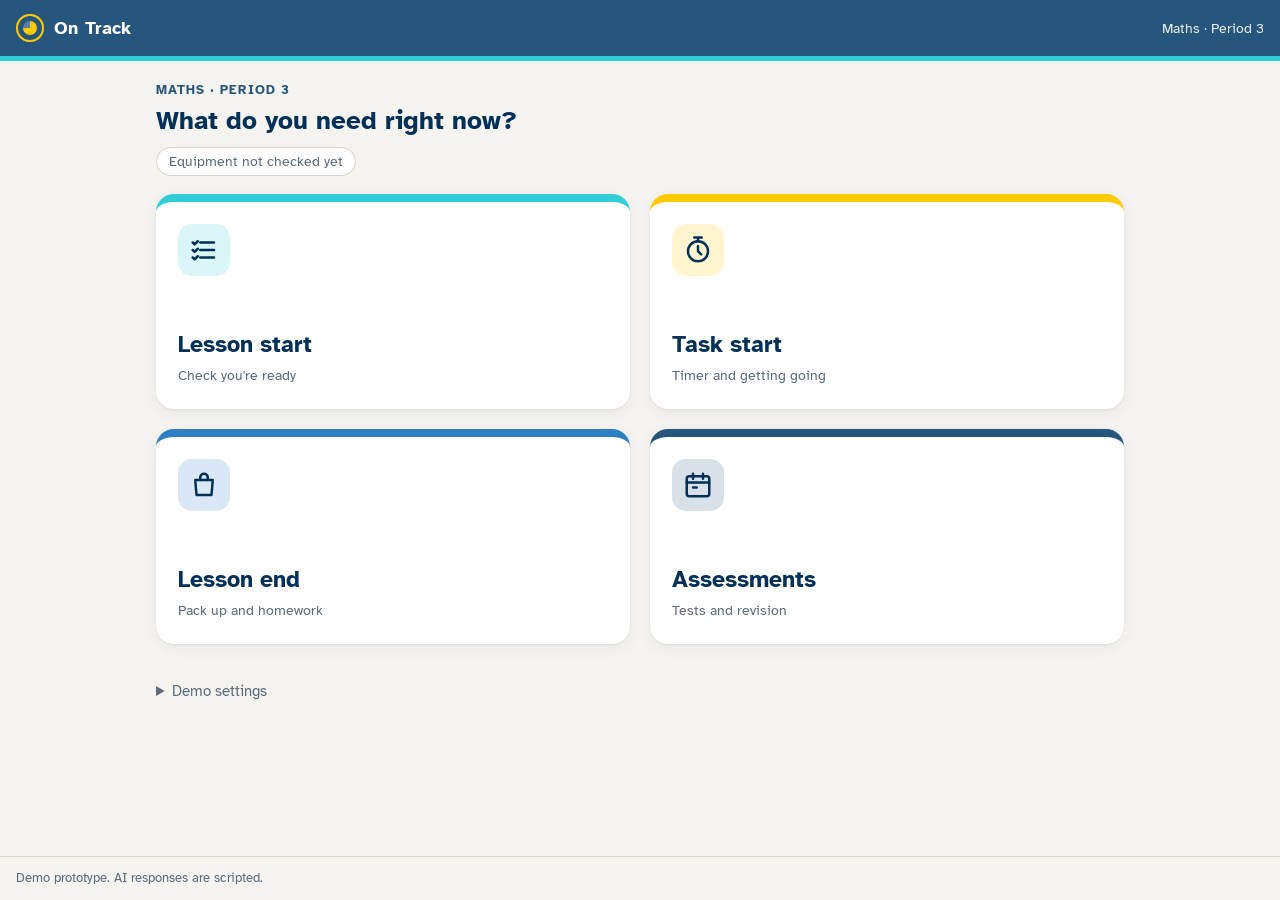
==== app/index.html @ 030838c4 "Presenter page: app on a landscape iPad with demo notes alongside Move the app to app/. The root pag" ====
<!doctype html>
<html lang="en">
<head>
  <meta charset="utf-8">
  <meta name="viewport" content="width=device-width, initial-scale=1, viewport-fit=cover">
  <title>On Track</title>
  <meta name="description" content="A classroom companion that helps students get started, stay on task and pack up. Demo prototype.">
  <meta name="theme-color" content="#26567D">
  <meta name="apple-mobile-web-app-capable" content="yes">
  <meta name="mobile-web-app-capable" content="yes">
  <meta name="apple-mobile-web-app-title" content="On Track">
  <link rel="manifest" href="manifest.json">
  <link rel="icon" href="assets/icon.svg" type="image/svg+xml">
  <link rel="apple-touch-icon" href="assets/icon-192.png">
  <link rel="preconnect" href="https://fonts.googleapis.com">
  <link rel="preconnect" href="https://fonts.gstatic.com" crossorigin>
  <link href="https://fonts.googleapis.com/css2?family=Atkinson+Hyperlegible:wght@400;700&display=swap" rel="stylesheet">
  <link rel="stylesheet" href="style.css">
</head>
<body>
  <header class="topbar">
    <button class="brand" data-home aria-label="On Track home">
      <span class="brand-mark" aria-hidden="true"></span>
      <span class="brand-name">On Track</span>
    </button>
    <div class="topbar-right">
      <button class="timer-chip" id="timerChip" hidden aria-label="Task timer, open task">
        <span class="timer-chip-dot" aria-hidden="true"></span><span data-timer-text>0:00</span>
      </button>
      <span class="lesson-label" id="lessonLabel">Maths</span>
    </div>
  </header>

  <main id="view" class="view" tabindex="-1" aria-live="polite"></main>

  <div class="checkin" id="checkin" hidden role="alertdialog" aria-modal="true" aria-labelledby="checkinTitle">
    <div class="checkin-card">
      <p class="kicker" id="checkinKicker">Check-in</p>
      <h2 id="checkinTitle">Still on task?</h2>
      <p id="checkinBody"></p>
      <div class="checkin-bar"><span id="checkinBar"></span></div>
      <div class="btn-row" id="checkinBtns"></div>
    </div>
  </div>

  <footer class="foot">
    <span>Demo prototype. AI responses are scripted.</span>
    <span id="wakeStatus"></span>
  </footer>

  <script src="app.js"></script>
</body>
</html>
---- app/style.css ----
/* Palette: NAE teal is the brand accent; blue + yellow carry the UI. */
:root {
  --teal: #30CDD7;
  --teal-light: #9BD3DD;
  --stone: #D7D2CB;
  --taupe: #A59C94;
  --navy: #003057;
  --blue: #26567D;
  --bright-blue: #2C7FC3;
  --yellow: #FFCB00;
  --orange: #FF6A2E;
  --purple: #702082;
  --red: #E0004D;
  --green: #479613;

  --bg: #F5F3F0;
  --surface: #FFFFFF;
  --text: var(--navy);
  --muted: #5B6B7A;
  --line: var(--stone);
  --radius: 18px;
  --shadow: 0 1px 2px rgba(0, 48, 87, .08), 0 4px 16px rgba(0, 48, 87, .06);
  --font: "Atkinson Hyperlegible", system-ui, -apple-system, "Segoe UI", sans-serif;
}

* { box-sizing: border-box; }
html, body { margin: 0; }
body {
  font-family: var(--font);
  background: var(--bg);
  color: var(--text);
  font-size: 18px;
  line-height: 1.45;
  min-height: 100dvh;
  display: flex;
  flex-direction: column;
  -webkit-tap-highlight-color: transparent;
}
button, input, select { font: inherit; color: inherit; }
button { cursor: pointer; }
img { max-width: 100%; display: block; }
[hidden] { display: none !important; }

/* ---------- Top bar ---------- */
.topbar {
  position: sticky; top: 0; z-index: 10;
  display: flex; align-items: center; justify-content: space-between; gap: 12px;
  padding: calc(10px + env(safe-area-inset-top)) 16px 10px;
  background: var(--blue);
  color: #fff;
  border-bottom: 5px solid var(--teal);
}
.brand {
  display: flex; align-items: center; gap: 10px;
  background: none; border: 0; padding: 4px 0; color: #fff;
}
.brand-mark {
  width: 28px; height: 28px; border-radius: 50%;
  background: conic-gradient(var(--yellow) 0 270deg, rgba(255,255,255,.25) 270deg 360deg);
  box-shadow: inset 0 0 0 7px var(--blue);
  outline: 2px solid var(--yellow); outline-offset: -2px;
}
.brand-name { font-weight: 700; font-size: 1.15rem; letter-spacing: .01em; }
.topbar-right { display: flex; align-items: center; gap: 10px; min-width: 0; }
.lesson-label {
  font-size: .9rem; opacity: .9;
  white-space: nowrap; overflow: hidden; text-overflow: ellipsis;
}
.timer-chip {
  display: inline-flex; align-items: center; gap: 8px;
  background: var(--yellow); color: var(--navy);
  border: 0; border-radius: 999px; padding: 6px 12px;
  font-weight: 700; font-variant-numeric: tabular-nums;
}
.timer-chip-dot { width: 8px; height: 8px; border-radius: 50%; background: var(--navy); animation: blink 1s steps(2) infinite; }
@keyframes blink { 50% { opacity: .2; } }

/* ---------- Layout ---------- */
.view {
  flex: 1;
  width: 100%;
  max-width: 760px;
  margin: 0 auto;
  padding: 20px 16px 32px;
  outline: none;
}
.foot {
  display: flex; flex-wrap: wrap; justify-content: space-between; gap: 4px 16px;
  padding: 12px 16px calc(12px + env(safe-area-inset-bottom));
  font-size: .8rem; color: var(--muted);
  border-top: 1px solid var(--line);
}

h1, h2, h3 { line-height: 1.2; margin: 0 0 .4em; }
h1 { font-size: 1.6rem; }
h2 { font-size: 1.75rem; }
h3 { font-size: 1.15rem; }
p { margin: 0 0 1em; }
.kicker {
  font-size: .8rem; font-weight: 700; letter-spacing: .08em; text-transform: uppercase;
  color: var(--blue); margin: 0 0 .5em;
}
.muted { color: var(--muted); }
.small { font-size: .9rem; }

/* ---------- Home ---------- */
.home-head { margin-bottom: 18px; }
.home-head h1 { margin-bottom: 4px; }
.status-row { display: flex; flex-wrap: wrap; gap: 8px; margin-top: 10px; }
.pill {
  display: inline-flex; align-items: center; gap: 6px;
  padding: 4px 12px; border-radius: 999px;
  background: var(--surface); border: 1px solid var(--line);
  font-size: .85rem; color: var(--muted);
}
.pill.ok { border-color: var(--green); color: var(--green); }
.pill.warn { border-color: var(--orange); color: #B4400F; }

.tiles { display: grid; grid-template-columns: 1fr 1fr; gap: 14px; }
.tile {
  position: relative;
  display: flex; flex-direction: column; align-items: flex-start; justify-content: space-between;
  min-height: 170px; padding: 18px;
  background: var(--surface); border: 0; border-radius: var(--radius);
  box-shadow: var(--shadow); text-align: left;
  border-top: 8px solid var(--c);
  transition: transform .08s ease;
}
.tile:active { transform: scale(.98); }
.tile-icon {
  width: 52px; height: 52px; border-radius: 14px;
  display: grid; place-items: center;
  background: color-mix(in srgb, var(--c) 18%, white);
  color: var(--navy);
}
.tile-icon svg { width: 30px; height: 30px; }
.tile-title { font-size: 1.3rem; font-weight: 700; margin-top: 14px; }
.tile-sub { font-size: .9rem; color: var(--muted); }
.tile[data-c="teal"] { --c: var(--teal); }
.tile[data-c="yellow"] { --c: var(--yellow); }
.tile[data-c="blue"] { --c: var(--bright-blue); }
.tile[data-c="navy"] { --c: var(--blue); }

.settings { margin-top: 28px; }
.settings summary { cursor: pointer; color: var(--muted); font-size: .95rem; padding: 8px 0; }
.settings-body {
  display: grid; gap: 14px; padding: 16px;
  background: var(--surface); border-radius: var(--radius); box-shadow: var(--shadow);
}
.settings label { display: grid; gap: 6px; font-size: .95rem; }
.settings select, .field input, .field textarea {
  padding: 12px; border: 2px solid var(--line); border-radius: 12px; background: #fff;
}

/* ---------- Flow card ---------- */
.card {
  background: var(--surface); border-radius: var(--radius); box-shadow: var(--shadow);
  padding: 22px 20px;
  animation: rise .18s ease;
}
@keyframes rise { from { opacity: 0; transform: translateY(6px); } }
.card-top { display: flex; align-items: center; justify-content: space-between; gap: 12px; margin-bottom: 14px; }
.back {
  background: none; border: 0; padding: 6px 0; color: var(--blue); font-weight: 700;
}
.steps { display: flex; gap: 6px; }
.steps span { width: 26px; height: 6px; border-radius: 3px; background: var(--line); }
.steps span.on { background: var(--teal); }
.card-body { font-size: 1.1rem; }
.card-img {
  margin: 4px 0 16px; border-radius: 12px; overflow: hidden;
  border: 2px solid var(--line); background: #fff;
}
.card-img.focus { border-color: var(--yellow); box-shadow: 0 0 0 4px color-mix(in srgb, var(--yellow) 35%, transparent); }
.card-img img { width: 100%; max-height: 420px; object-fit: contain; }
.thumb { width: 120px; border-radius: 10px; border: 2px solid var(--line); margin-bottom: 14px; }
.note {
  border-left: 4px solid var(--teal); background: color-mix(in srgb, var(--teal) 10%, white);
  padding: 10px 14px; border-radius: 0 10px 10px 0; font-size: .95rem; margin: 0 0 16px;
}
.note.warn { border-color: var(--orange); background: color-mix(in srgb, var(--orange) 10%, white); }

/* ---------- Buttons ---------- */
.btn-row { display: grid; gap: 12px; margin-top: 18px; }
.btn-row.two { grid-template-columns: 1fr 1fr; }
.btn {
  min-height: 64px; padding: 14px 18px;
  border-radius: 14px; border: 2px solid transparent;
  font-size: 1.2rem; font-weight: 700;
  display: inline-flex; align-items: center; justify-content: center; gap: 10px;
  transition: transform .08s ease, filter .1s;
}
.btn:active { transform: scale(.98); }
.btn:disabled { opacity: .4; cursor: default; }
.btn.primary { background: var(--blue); color: #fff; }
.btn.yes { background: var(--green); color: #fff; }
.btn.no { background: #fff; color: var(--navy); border-color: var(--navy); }
.btn.ghost { background: transparent; color: var(--blue); border-color: var(--line); font-weight: 400; font-size: 1.05rem; min-height: 54px; }
.btn.accent { background: var(--yellow); color: var(--navy); }
.btn.alert { background: var(--orange); color: #fff; }
.btn input[type=file] { display: none; }
button:focus-visible, .btn:focus-within, a:focus-visible, input:focus-visible, select:focus-visible, textarea:focus-visible {
  outline: 3px solid var(--bright-blue); outline-offset: 2px;
}

.chips { display: flex; flex-wrap: wrap; gap: 10px; }
.chip {
  min-height: 52px; padding: 10px 18px; border-radius: 999px;
  border: 2px solid var(--line); background: #fff; font-weight: 700;
}
.chip.on { border-color: var(--blue); background: var(--blue); color: #fff; }

/* ---------- Support ladder ---------- */
.ladder { display: grid; grid-template-columns: repeat(3, 1fr); gap: 6px; margin-bottom: 18px; }
.rung {
  text-align: center; padding: 8px 4px; border-radius: 10px; font-size: .85rem; font-weight: 700;
  background: var(--bg); color: var(--taupe);
}
.rung.done { color: var(--muted); text-decoration: line-through; }
.rung.on { background: var(--yellow); color: var(--navy); }

/* ---------- Timer ---------- */
.timer-set { text-align: center; }
.big-time {
  font-size: clamp(4rem, 18vw, 7rem); font-weight: 700; line-height: 1;
  font-variant-numeric: tabular-nums; margin: 10px 0 18px;
}
.add-btns { display: grid; grid-template-columns: repeat(4, 1fr); gap: 10px; }
.add-btns .btn { font-size: 1.3rem; }

.ring-wrap { display: grid; place-items: center; margin: 4px 0 18px; position: relative; }
.ring { width: min(260px, 70vw); height: auto; transform: rotate(-90deg); }
.ring circle { fill: none; stroke-width: 16; }
.ring .track { stroke: var(--bg); }
.ring .bar { stroke: var(--teal); stroke-linecap: round; transition: stroke-dashoffset .3s linear, stroke .3s; }
.ring .tick { stroke: var(--navy); stroke-width: 20; stroke-dasharray: 2 563.5; opacity: .35; }
.ring-label {
  position: absolute; inset: 0; display: grid; place-content: center; text-align: center;
}
.ring-label strong { font-size: clamp(2.6rem, 12vw, 3.6rem); font-variant-numeric: tabular-nums; line-height: 1; }
.ring-label span { font-size: .9rem; color: var(--muted); }
.ring-wrap.compact .ring { width: min(170px, 46vw); }
.ring-wrap.compact .ring-label strong { font-size: 2.2rem; }

/* ---------- Checklist ---------- */
.checklist { display: grid; gap: 10px; margin: 6px 0 4px; padding: 0; list-style: none; }
.check {
  width: 100%; display: flex; align-items: center; gap: 14px;
  padding: 14px 16px; min-height: 64px;
  border: 2px solid var(--line); border-radius: 14px; background: #fff; text-align: left; font-size: 1.1rem;
}
.check .box {
  flex: none; width: 30px; height: 30px; border-radius: 8px; border: 2px solid var(--taupe);
  display: grid; place-items: center; color: #fff;
}
.check.on { border-color: var(--green); background: color-mix(in srgb, var(--green) 8%, white); }
.check.on .box { background: var(--green); border-color: var(--green); }
.check.borrowed:not(.on) { border-color: var(--orange); }
.check small { display: block; color: var(--muted); font-size: .85rem; }

/* ---------- Assessments ---------- */
.list { display: grid; gap: 12px; margin: 0 0 16px; padding: 0; list-style: none; }
.item {
  width: 100%; display: flex; align-items: center; justify-content: space-between; gap: 12px;
  padding: 16px; border-radius: 14px; border: 2px solid var(--line); background: #fff; text-align: left;
}
.item h3 { margin: 0 0 2px; }
.item .due { flex: none; text-align: right; font-weight: 700; color: var(--blue); }
.tag {
  display: inline-block; font-size: .75rem; font-weight: 700; text-transform: uppercase; letter-spacing: .06em;
  padding: 2px 8px; border-radius: 6px; background: var(--teal-light); color: var(--navy); margin-bottom: 4px;
}
.tag.hw { background: color-mix(in srgb, var(--yellow) 45%, white); }
.strategy {
  display: flex; gap: 14px; align-items: flex-start;
  background: color-mix(in srgb, var(--yellow) 22%, white); border-radius: 14px; padding: 16px; margin: 6px 0 18px;
}
.strategy-icon { font-size: 1.8rem; line-height: 1; }
.plan { list-style: none; padding: 0; margin: 0; display: grid; gap: 8px; }
.plan li {
  display: grid; grid-template-columns: 116px 1fr; gap: 12px; align-items: baseline;
  padding: 12px 14px; border-radius: 12px; background: var(--bg);
}
.plan li b { color: var(--blue); white-space: nowrap; }
.plan li.test { background: color-mix(in srgb, var(--teal) 18%, white); }
.field { display: grid; gap: 8px; margin-bottom: 18px; }
.field > span { font-weight: 700; }
.field textarea { min-height: 90px; resize: vertical; }

/* Flashcard example */
.flash-wrap { perspective: 900px; margin: 6px 0 12px; }
.flash {
  position: relative; width: 100%; height: 200px; border: 0; padding: 0; background: none;
  transform-style: preserve-3d; transition: transform .45s ease;
}
.flash.flipped { transform: rotateY(180deg); }
.flash-face {
  position: absolute; inset: 0; display: grid; place-content: center; text-align: center; gap: 6px;
  border-radius: 16px; backface-visibility: hidden; -webkit-backface-visibility: hidden;
  font-size: 2rem; font-weight: 700; box-shadow: var(--shadow);
}
.flash-face small { font-size: .85rem; font-weight: 400; opacity: .8; }
.flash-front { background: #fff; border: 3px solid var(--teal); }
.flash-back { background: var(--blue); color: #fff; transform: rotateY(180deg); }
.example {
  background: #fff; border: 2px dashed var(--taupe); border-radius: 14px; padding: 16px; font-size: 1rem;
}
.example ol, .example ul { margin: 0; padding-left: 1.3em; }

/* ---------- Check-in overlay ---------- */
.checkin {
  position: fixed; inset: 0; z-index: 50;
  display: grid; place-items: center; padding: 16px;
  background: rgba(0, 48, 87, .55);
  animation: flash 1.2s ease 3;
}
@keyframes flash { 0%, 100% { background: rgba(0, 48, 87, .55); } 50% { background: rgba(255, 203, 0, .85); } }
.checkin-card {
  width: min(520px, 100%); background: #fff; border-radius: var(--radius);
  padding: 24px 20px; border-top: 10px solid var(--yellow); box-shadow: 0 10px 40px rgba(0,0,0,.25);
  animation: rise .2s ease;
}
.checkin-bar { height: 12px; background: var(--bg); border-radius: 6px; overflow: hidden; margin: 4px 0 6px; }
.checkin-bar span { display: block; height: 100%; background: var(--teal); }

.spinner {
  width: 54px; height: 54px; margin: 18px auto; border-radius: 50%;
  border: 6px solid var(--bg); border-top-color: var(--teal); animation: spin .8s linear infinite;
}
@keyframes spin { to { transform: rotate(360deg); } }
.mic {
  width: 120px; height: 120px; border-radius: 50%; margin: 10px auto 16px; display: grid; place-items: center;
  background: var(--blue); color: #fff; border: 0;
}
.mic svg { width: 48px; height: 48px; }
.mic.rec { background: var(--red); animation: pulse 1s ease infinite; }
@keyframes pulse { 0% { box-shadow: 0 0 0 0 rgba(224,0,77,.5); } 100% { box-shadow: 0 0 0 26px rgba(224,0,77,0); } }
.quote { font-size: 1.2rem; font-style: italic; background: var(--bg); border-radius: 12px; padding: 14px 16px; }

@media (max-width: 420px) {
  .tile { min-height: 150px; padding: 14px; }
  .tile-title { font-size: 1.1rem; }
  .btn-row.two { grid-template-columns: 1fr; }
  .plan li { grid-template-columns: 1fr; gap: 2px; }
  .lesson-label { display: none; }
}
@media (min-width: 720px) {
  .view { padding-top: 32px; }
  .card { padding: 30px 32px; }
}
/* Landscape tablet: use the width */
@media (min-width: 1000px) {
  .view { max-width: 1000px; }
  .tiles { gap: 20px; }
  .tile { min-height: 215px; padding: 22px; }
  .tile-title { font-size: 1.45rem; }
  .card { max-width: 820px; margin: 0 auto; }
}
@media (min-width: 1000px) and (max-height: 900px) {
  .view { padding-top: 20px; }
  .ring { width: 200px; }
  .ring-label strong { font-size: 3rem; }
}
@media (prefers-reduced-motion: reduce) {
  *, *::before, *::after { animation-duration: .01ms !important; animation-iteration-count: 1 !important; transition: none !important; }
}

/* Inside the presenter page the panel provides demo info and settings */
.embedded .foot { display: none; }
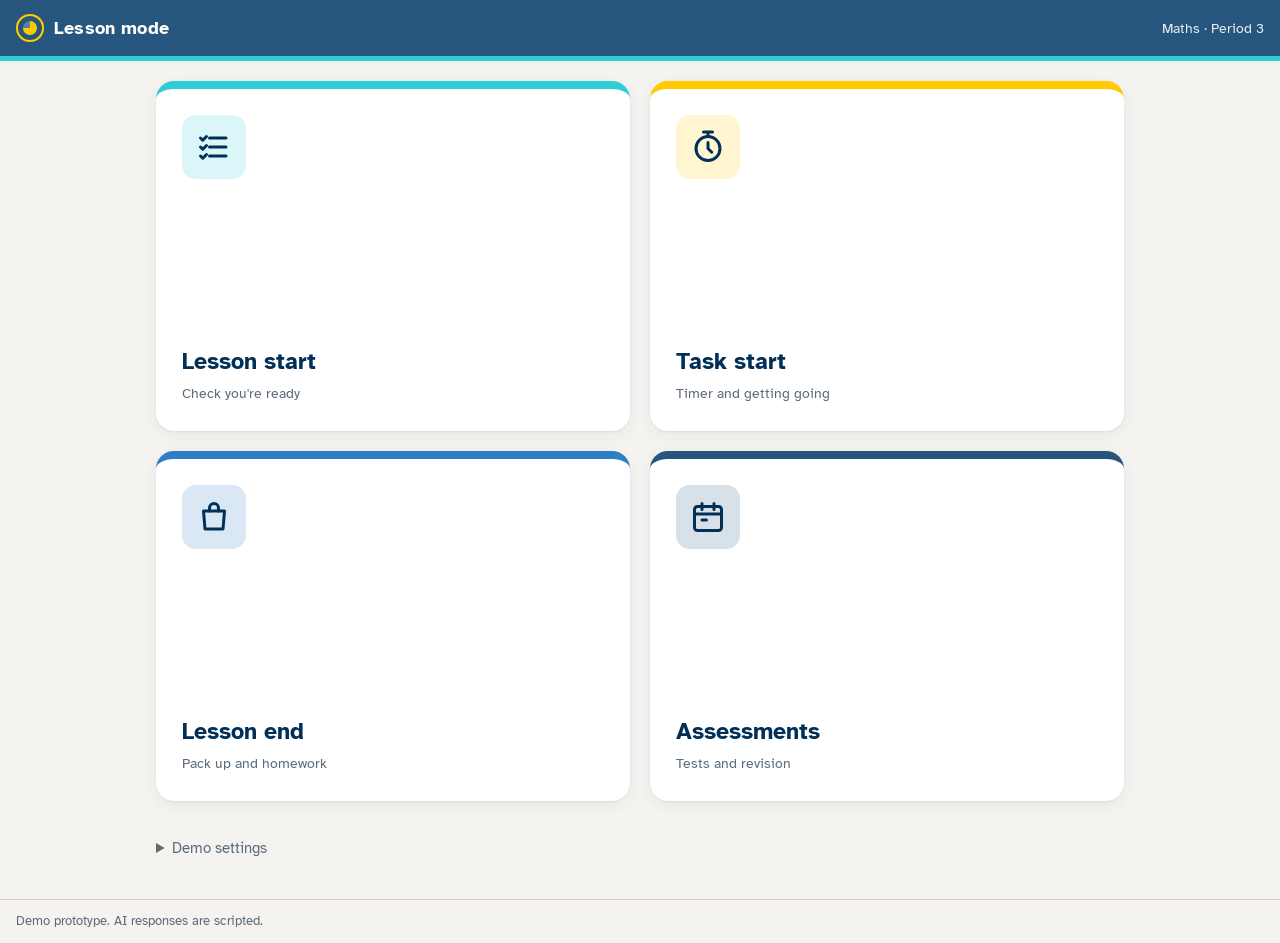
==== commit 57d98db9: "Title the demo Lesson mode; fit demo controls on one screen Co-Authored-By: Claude Opus 5.5 <noreply" ====
--- a/app/index.html
+++ b/app/index.html
@@ -3,12 +3,12 @@
 <head>
   <meta charset="utf-8">
   <meta name="viewport" content="width=device-width, initial-scale=1, viewport-fit=cover">
-  <title>On Track</title>
+  <title>Lesson mode</title>
   <meta name="description" content="A classroom companion that helps students get started, stay on task and pack up. Demo prototype.">
   <meta name="theme-color" content="#26567D">
   <meta name="apple-mobile-web-app-capable" content="yes">
   <meta name="mobile-web-app-capable" content="yes">
-  <meta name="apple-mobile-web-app-title" content="On Track">
+  <meta name="apple-mobile-web-app-title" content="Lesson mode">
   <link rel="manifest" href="manifest.json">
   <link rel="icon" href="assets/icon.svg" type="image/svg+xml">
   <link rel="apple-touch-icon" href="assets/icon-192.png">
@@ -19,9 +19,9 @@
 </head>
 <body>
   <header class="topbar">
-    <button class="brand" data-home aria-label="On Track home">
+    <button class="brand" data-home aria-label="Lesson mode home">
       <span class="brand-mark" aria-hidden="true"></span>
-      <span class="brand-name">On Track</span>
+      <span class="brand-name">Lesson mode</span>
     </button>
     <div class="topbar-right">
       <button class="timer-chip" id="timerChip" hidden aria-label="Task timer, open task">
--- a/app/style.css
+++ b/app/style.css
@@ -104,8 +104,8 @@
 .small { font-size: .9rem; }
 
 /* ---------- Home ---------- */
-.home-head { margin-bottom: 18px; }
-.home-head h1 { margin-bottom: 4px; }
+.home-status { margin: 0 0 16px; }
+.sr-only { position: absolute; width: 1px; height: 1px; overflow: hidden; clip: rect(0 0 0 0); white-space: nowrap; }
 .status-row { display: flex; flex-wrap: wrap; gap: 8px; margin-top: 10px; }
 .pill {
   display: inline-flex; align-items: center; gap: 6px;
@@ -351,8 +351,10 @@
 /* Landscape tablet: use the width */
 @media (min-width: 1000px) {
   .view { max-width: 1000px; }
-  .tiles { gap: 20px; }
-  .tile { min-height: 215px; padding: 22px; }
+  .tiles { gap: 20px; grid-auto-rows: minmax(215px, calc((100dvh - 200px) / 2)); }
+  .tile { min-height: 215px; padding: 26px; }
+  .tile-icon { width: 64px; height: 64px; }
+  .tile-icon svg { width: 36px; height: 36px; }
   .tile-title { font-size: 1.45rem; }
   .card { max-width: 820px; margin: 0 auto; }
 }
@@ -367,3 +369,35 @@
 
 /* Inside the presenter page the panel provides demo info and settings */
 .embedded .foot { display: none; }
+
+/* ---------- Pretend camera ---------- */
+.viewfinder {
+  position: relative; overflow: hidden;
+  height: min(48vh, 400px);
+  border-radius: 16px; background: #15191E;
+  display: grid; place-items: center;
+}
+.viewfinder img {
+  position: absolute; inset: 6%; width: 88%; height: 88%; object-fit: contain;
+  transform: rotate(-1.5deg);
+  filter: drop-shadow(0 8px 18px rgba(0,0,0,.6)) brightness(.96);
+}
+.vf-corners {
+  position: absolute; inset: 14px; pointer-events: none;
+  background:
+    linear-gradient(#fff,#fff) top left / 34px 4px, linear-gradient(#fff,#fff) top left / 4px 34px,
+    linear-gradient(#fff,#fff) top right / 34px 4px, linear-gradient(#fff,#fff) top right / 4px 34px,
+    linear-gradient(#fff,#fff) bottom left / 34px 4px, linear-gradient(#fff,#fff) bottom left / 4px 34px,
+    linear-gradient(#fff,#fff) bottom right / 34px 4px, linear-gradient(#fff,#fff) bottom right / 4px 34px;
+  background-repeat: no-repeat; opacity: .9;
+}
+.vf-flash { position: absolute; inset: 0; background: #fff; opacity: 0; pointer-events: none; }
+.viewfinder.snap .vf-flash { animation: snap .45s ease-out; }
+@keyframes snap { 0% { opacity: .95; } 100% { opacity: 0; } }
+.shutter {
+  display: block; margin: 14px auto 0;
+  width: 76px; height: 76px; border-radius: 50%;
+  background: #fff; border: 6px solid var(--blue);
+  box-shadow: 0 0 0 3px #fff, 0 0 0 5px var(--line);
+}
+.shutter:active { transform: scale(.94); }
